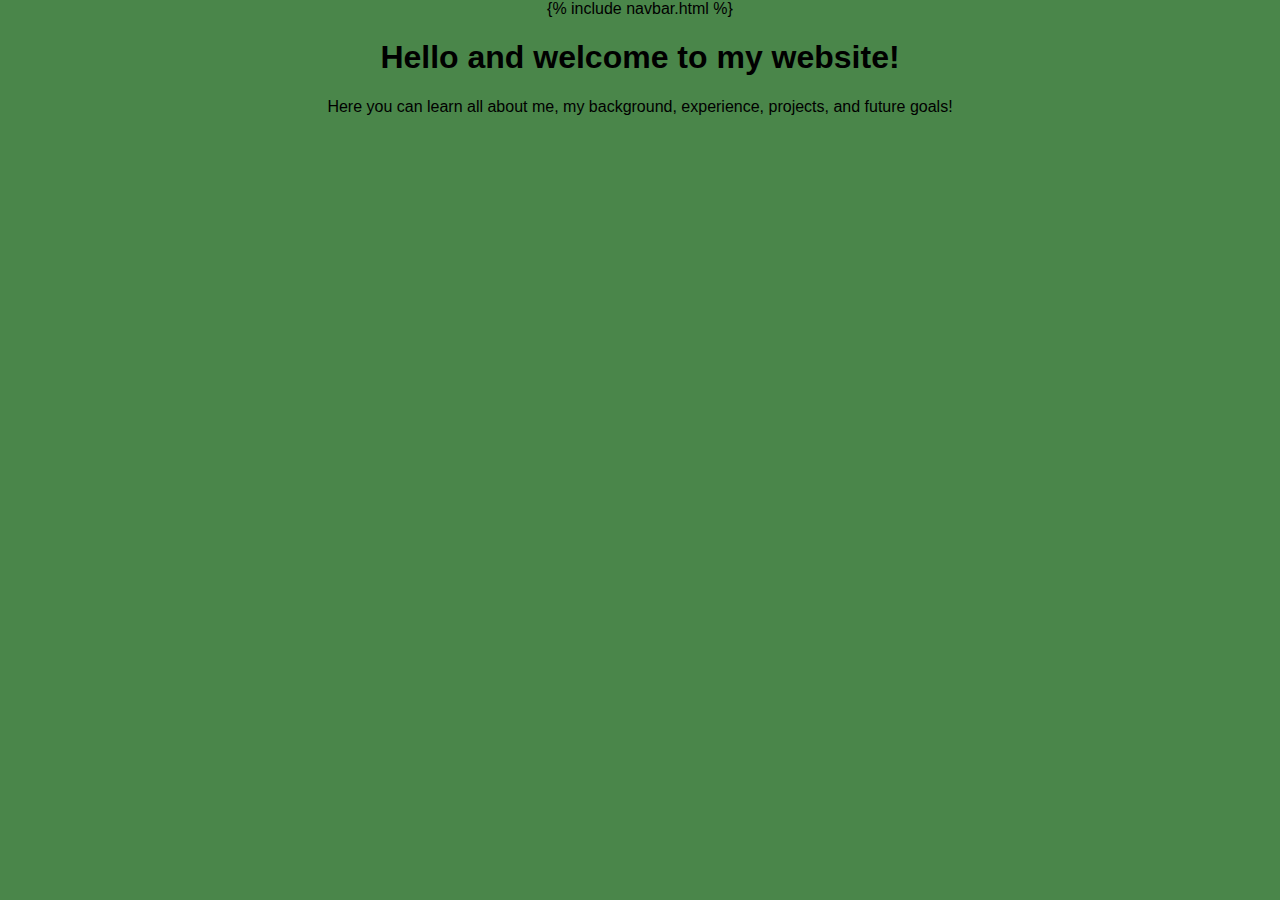
==== index.html @ 7cd19c01 "navbar was in the wrong place" ====
<html lang="en">
<head>
    <meta charset="UTF-8">
    <meta name="viewport" content="width=device-width, initial-scale=1.0">
    <title>Carina Copeland | Problem Solver in Code & Beyond</title>
    <link rel="stylesheet" href="styles.css">
</head>
<body>
    {% include navbar.html %}
    <!-- Main Content -->
    <main>
        <h1>Hello and welcome to my website!</h1>
        <p>Here you can learn all about me, my background, experience, projects, and future goals!</p>
    </main>

    <script src="script.js"></script>
</body>
</html>
---- styles.css ----
body, ul, li {
    margin: 0;
    padding: 0;
    list-style: none;
}

body {
    margin: 0;
    background: rgb(74, 134, 74);
    text-align: center;
    font-family: Arial, Helvetica, sans-serif;
}

header {
    background-color: rgb(34, 59, 45);
    color: white;
}

.navbar {
    display: flex;
    justify-content: space-between;
    align-items: center;
    padding: 10px 20px;
}

.navbar .logo a {
    color: white;
    text-decoration: none;
    font-size: 24px;
    font-weight: bold;
}

.nav-links {
    display: flex;
    gap: 20px;
}

.nav-links a {
    color: white;
    text-decoration: none;
    font-size: 18px;
}

.nav-links a:hover {
    text-decoration: underline;
}

.hamburger {
    display: none;
    flex-direction: column;
    cursor: pointer;
}
  
.hamburger span {
    background-color: white;
    height: 3px;
    width: 25px;
    margin: 4px 0;
}

/* Responsive Design */
@media (max-width: 768px) {
    .nav-links {
        display: none;
        flex-direction: column;
        background-color: #333;
        position: absolute;
        top: 60px;
        right: 20px;
        width: 200px;
        border-radius: 5px;
    }
  
    .nav-links.active {
        display: flex;
    }

    .hamburger {
        display: flex;
    }
}
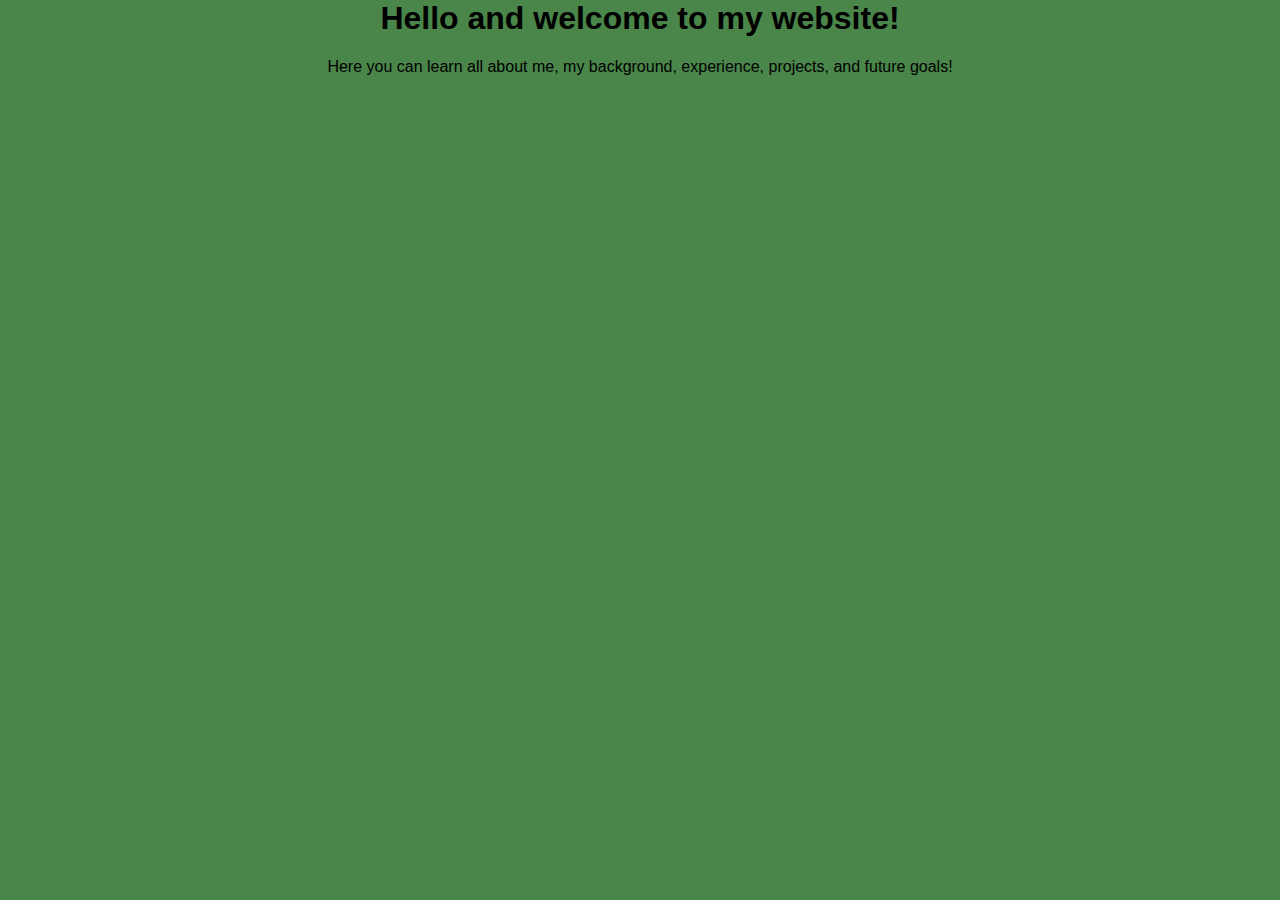
==== commit b8729f88: "navbar fix again" ====
--- a/index.html
+++ b/index.html
@@ -6,7 +6,7 @@
     <link rel="stylesheet" href="styles.css">
 </head>
 <body>
-    {% include navbar.html %}
+    <script src="script.js"></script>
     <!-- Main Content -->
     <main>
         <h1>Hello and welcome to my website!</h1>
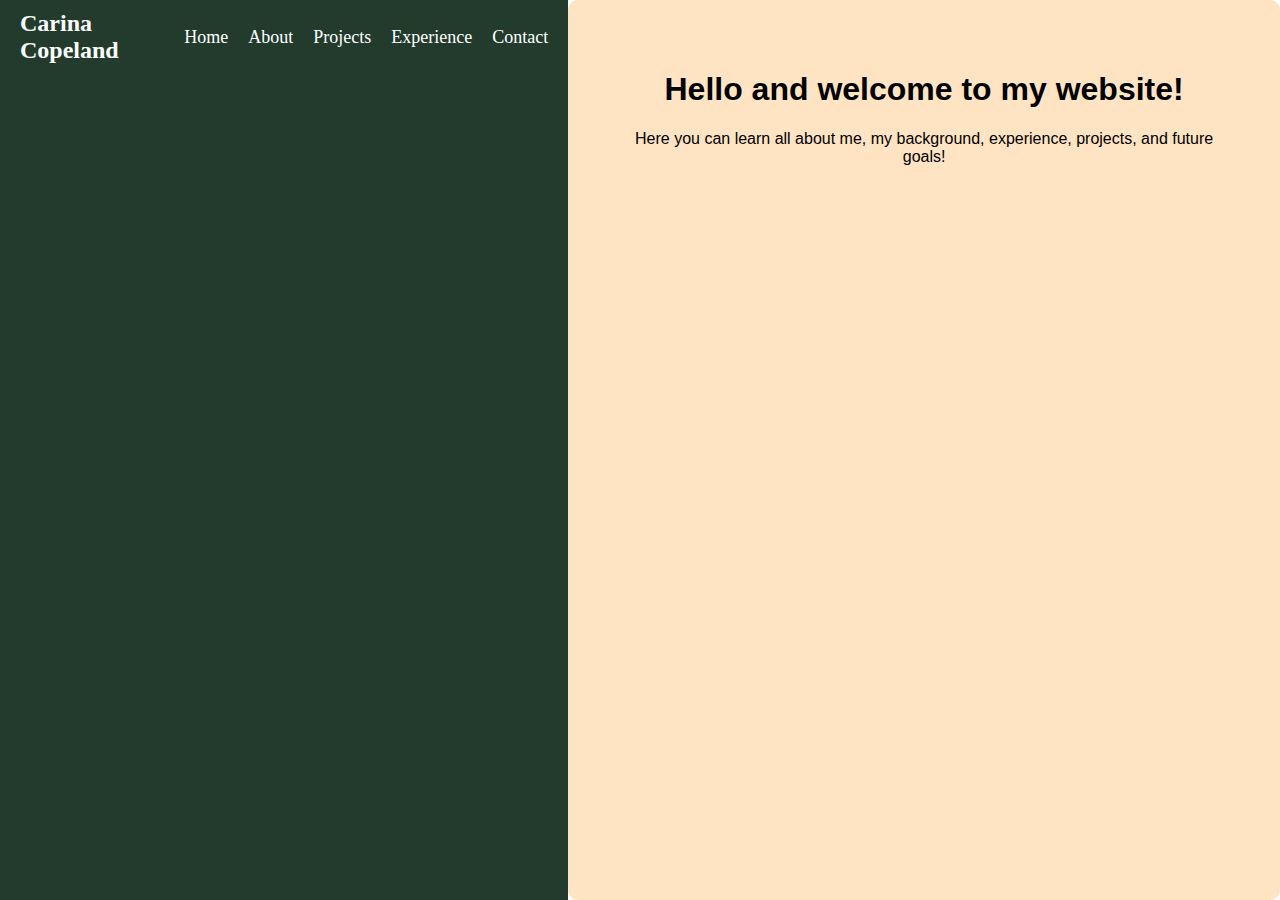
==== commit 7b6bc495: "update background" ====
--- a/index.html
+++ b/index.html
@@ -6,13 +6,12 @@
     <link rel="stylesheet" href="styles.css">
 </head>
 <body>
-    <script src="script.js"></script>
-    <!-- Main Content -->
-    <main>
-        <h1>Hello and welcome to my website!</h1>
-        <p>Here you can learn all about me, my background, experience, projects, and future goals!</p>
-    </main>
-
+    <div class="content-container">
+        <main>
+            <h1>Hello and welcome to my website!</h1>
+            <p>Here you can learn all about me, my background, experience, projects, and future goals!</p>
+        </main>
+    </div>
     <script src="script.js"></script>
 </body>
 </html>
--- a/styles.css
+++ b/styles.css
@@ -6,7 +6,17 @@
 
 body {
     margin: 0;
-    background: rgb(74, 134, 74);
+    background-image: url("backgrounds/green-tropical-leaves-patterned-background.jpg");
+    background-size: cover;
+    background-position: center center;
+    min-height: 100vh;
+    display: flex;
+}
+
+.content-container {
+    background-color: bisque;
+    padding: 50px;
+    border-radius: 10px;
     text-align: center;
     font-family: Arial, Helvetica, sans-serif;
 }
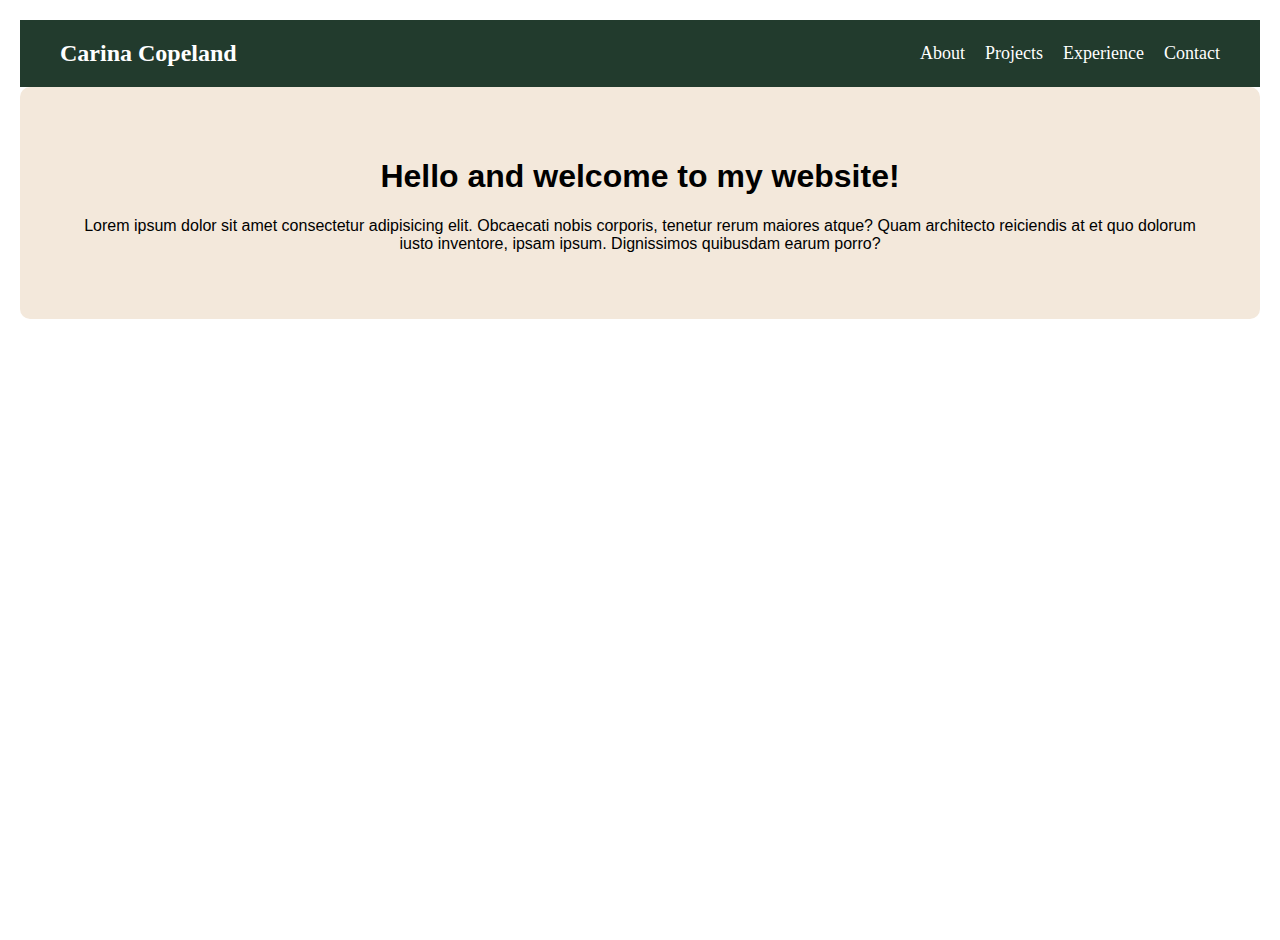
==== commit a6ac9bec: "new background and conainer updates for index.html" ====
--- a/index.html
+++ b/index.html
@@ -1,17 +1,17 @@
 <html lang="en">
-<head>
-    <meta charset="UTF-8">
-    <meta name="viewport" content="width=device-width, initial-scale=1.0">
-    <title>Carina Copeland | Problem Solver in Code & Beyond</title>
-    <link rel="stylesheet" href="styles.css">
-</head>
-<body>
-    <div class="content-container">
-        <main>
-            <h1>Hello and welcome to my website!</h1>
-            <p>Here you can learn all about me, my background, experience, projects, and future goals!</p>
+    <head>
+        <meta charset="UTF-8">
+        <meta name="viewport" content="width=device-width, initial-scale=1.0">
+        <title>Carina Copeland | Problem Solver in Code & Beyond</title>
+        <link rel="stylesheet" href="styles.css">
+    </head>
+    <body>
+        <main class="container"> 
+            <div class="content">
+                <h1>Hello and welcome to my website!</h1>
+                <p>Lorem ipsum dolor sit amet consectetur adipisicing elit. Obcaecati nobis corporis, tenetur rerum maiores atque? Quam architecto reiciendis at et quo dolorum iusto inventore, ipsam ipsum. Dignissimos quibusdam earum porro?</p>
+            </div>
         </main>
-    </div>
-    <script src="script.js"></script>
-</body>
+            <script src="script.js"></script>
+    </body>
 </html>
--- a/styles.css
+++ b/styles.css
@@ -10,18 +10,25 @@
     background-size: cover;
     background-position: center center;
     min-height: 100vh;
-    display: flex;
+    justify-content: center;
+    align-items: center;
+    padding: 20px;
 }
 
-.content-container {
-    background-color: bisque;
+.container {
+    background-color: rgb(243, 232, 219);
     padding: 50px;
     border-radius: 10px;
     text-align: center;
     font-family: Arial, Helvetica, sans-serif;
+    box-sizing: border-box;
 }
 
 header {
+    position: sticky;
+    top: 0;
+    z-index: 1;
+    padding:10px 20px;
     background-color: rgb(34, 59, 45);
     color: white;
 }
@@ -49,6 +56,8 @@
     color: white;
     text-decoration: none;
     font-size: 18px;
+    flex: 1;
+    text-align: center;
 }
 
 .nav-links a:hover {
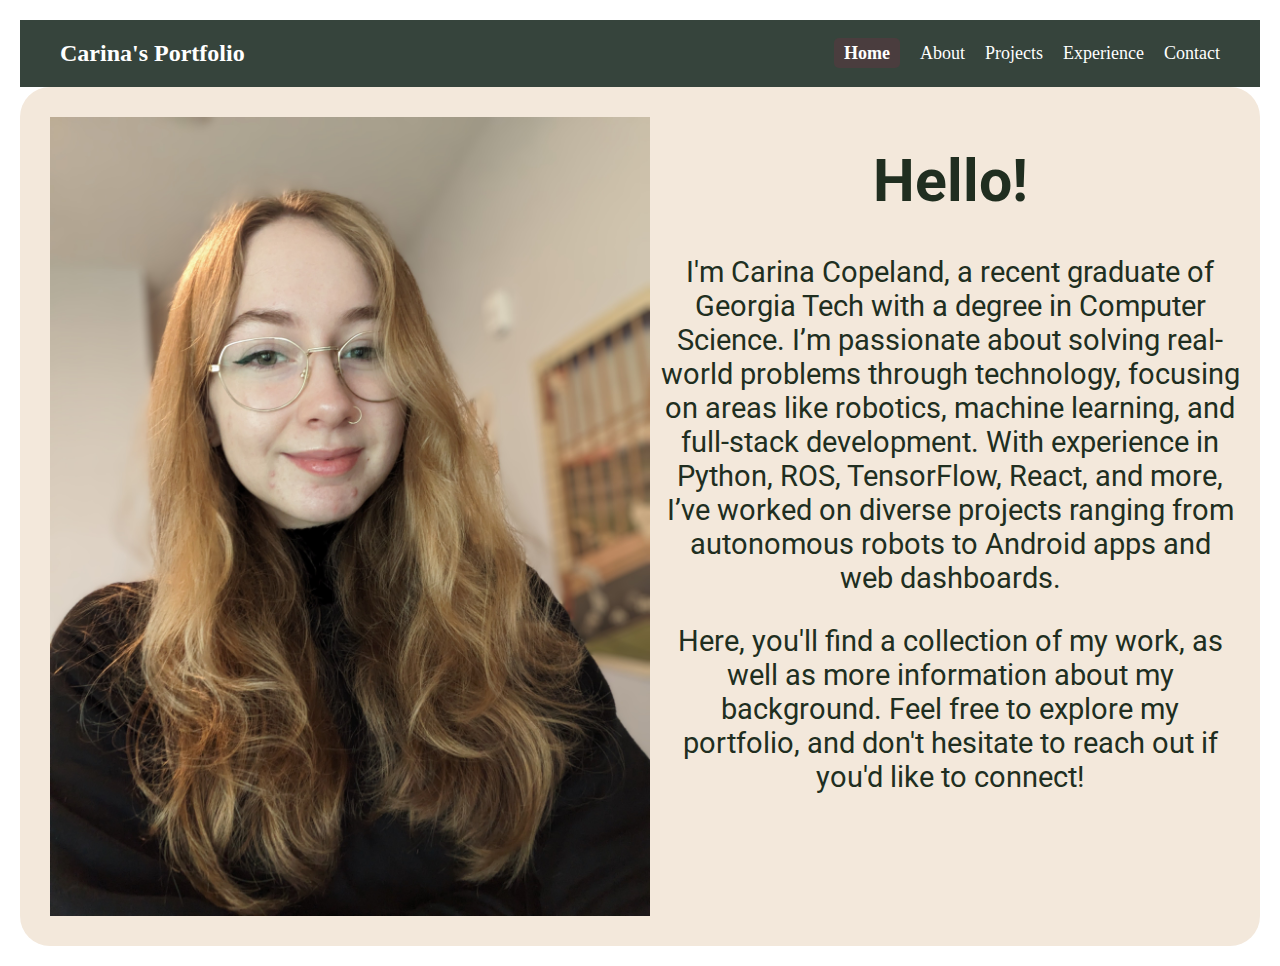
==== commit 77a67efe: "added contact links" ====
--- a/index.html
+++ b/index.html
@@ -2,14 +2,29 @@
     <head>
         <meta charset="UTF-8">
         <meta name="viewport" content="width=device-width, initial-scale=1.0">
-        <title>Carina Copeland | Problem Solver in Code & Beyond</title>
+        <title>Home</title>
         <link rel="stylesheet" href="styles.css">
+        <link href="https://fonts.googleapis.com/css2?family=Roboto:wght@400;700&display=swap" rel="stylesheet">
     </head>
     <body>
         <main class="container"> 
             <div class="content">
-                <h1>Hello and welcome to my website!</h1>
-                <p>Lorem ipsum dolor sit amet consectetur adipisicing elit. Obcaecati nobis corporis, tenetur rerum maiores atque? Quam architecto reiciendis at et quo dolorum iusto inventore, ipsam ipsum. Dignissimos quibusdam earum porro?</p>
+                <div class="box">
+                    <img src="images/headshot.jpg" alt="Graduation Photo" style="float: left; margin: 10px; width: 50%; height: auto;">
+                </div>
+                <h1>Hello! </h1>
+                <p>I'm Carina Copeland, a recent graduate of Georgia Tech
+                    with a degree in Computer Science. I’m passionate about 
+                    solving real-world problems through technology, focusing on areas like 
+                    robotics, machine learning, and full-stack development. With 
+                    experience in Python, ROS, TensorFlow, React, and more, I’ve worked 
+                    on diverse projects ranging from autonomous robots to Android apps and 
+                    web dashboards. </p>
+                <p>
+                    Here, you'll find a collection of my work, as well as more
+                    information about my background. Feel free to explore my portfolio, 
+                    and don't hesitate to reach out if you'd like to connect!
+                </p>
             </div>
         </main>
             <script src="script.js"></script>
--- a/styles.css
+++ b/styles.css
@@ -17,11 +17,20 @@
 
 .container {
     background-color: rgb(243, 232, 219);
-    padding: 50px;
-    border-radius: 10px;
+    padding: 20px;
+    border-radius: 30px;
     text-align: center;
-    font-family: Arial, Helvetica, sans-serif;
+    font-family: 'Roboto', Arial, Helvetica, sans-serif;
+    color: rgb(32, 46, 32);
+    font-size: 2.3vw;
     box-sizing: border-box;
+    display: flex;
+    align-items: center;
+    gap: 20px;
+}
+
+.container .box {
+    flex: 1;
 }
 
 header {
@@ -29,8 +38,17 @@
     top: 0;
     z-index: 1;
     padding:10px 20px;
-    background-color: rgb(34, 59, 45);
+    background-color: rgb(54, 68, 60);
     color: white;
+}
+
+.contact-links {
+    display: flex;
+    align-items: center;
+    justify-content: center;
+    width: 100vw;
+    height: auto;
+    gap: 20px;
 }
 
 .navbar {
@@ -60,6 +78,13 @@
     text-align: center;
 }
 
+.nav-links a.active {
+    font-weight: bold;
+    background-color: rgb(74, 61, 62);
+    border-radius: 5px;
+    padding: 5px 10px;
+}
+
 .nav-links a:hover {
     text-decoration: underline;
 }
@@ -82,12 +107,16 @@
     .nav-links {
         display: none;
         flex-direction: column;
-        background-color: #333;
+        background-color: hsl(356, 15%, 55%);
         position: absolute;
+        align-items: center;
         top: 60px;
         right: 20px;
-        width: 200px;
+        width: 130px;
+        height: 200px;
         border-radius: 5px;
+        padding-top: 20px;
+        gap: 20px;
     }
   
     .nav-links.active {
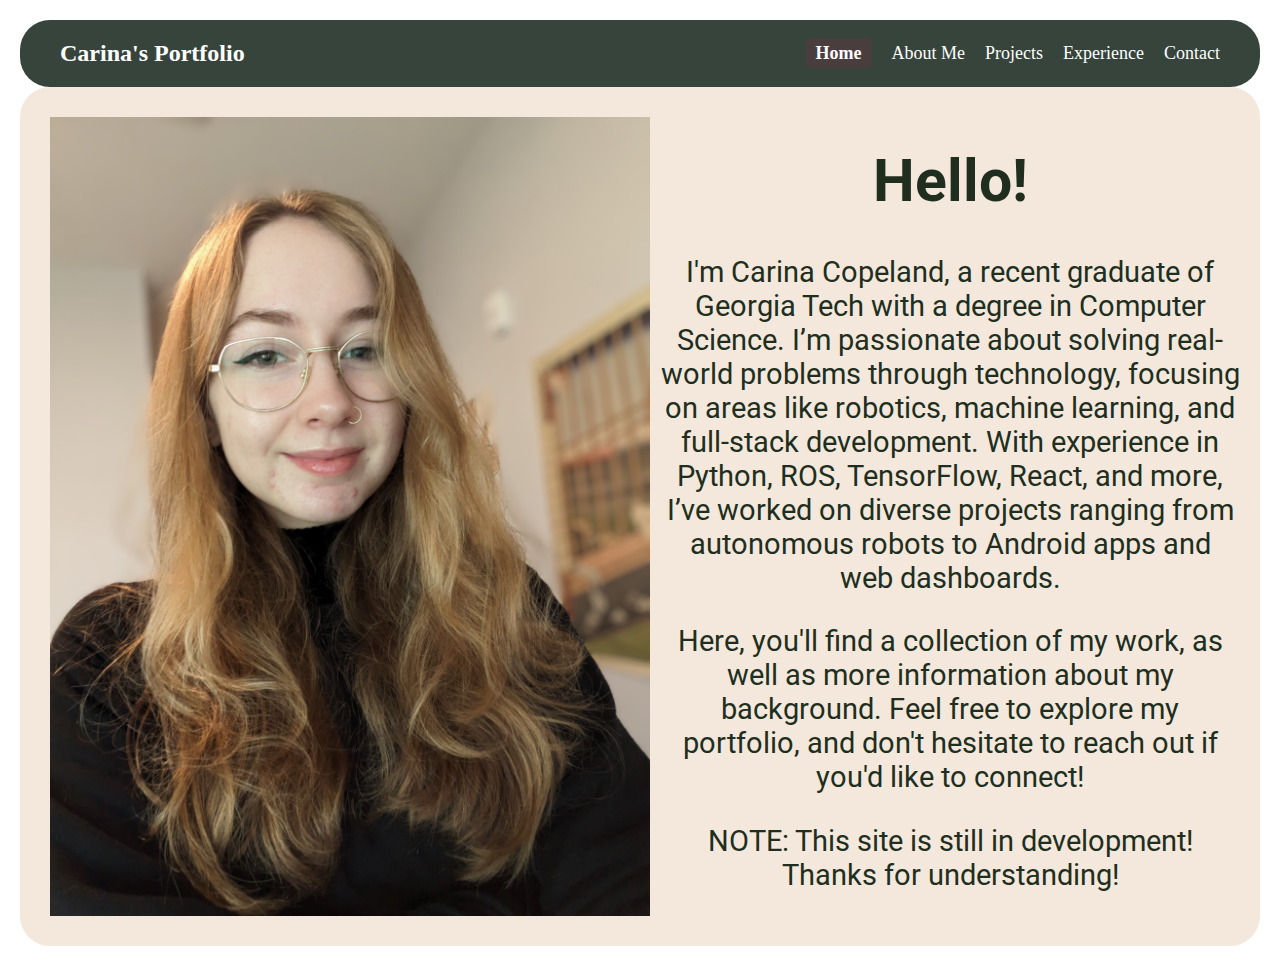
==== commit 987079f7: "added info to about me section" ====
--- a/index.html
+++ b/index.html
@@ -25,6 +25,7 @@
                     information about my background. Feel free to explore my portfolio, 
                     and don't hesitate to reach out if you'd like to connect!
                 </p>
+                <p> NOTE: This site is still in development! Thanks for understanding!</p>
             </div>
         </main>
             <script src="script.js"></script>
--- a/styles.css
+++ b/styles.css
@@ -38,6 +38,7 @@
     top: 0;
     z-index: 1;
     padding:10px 20px;
+    border-radius: 30px;
     background-color: rgb(54, 68, 60);
     color: white;
 }
